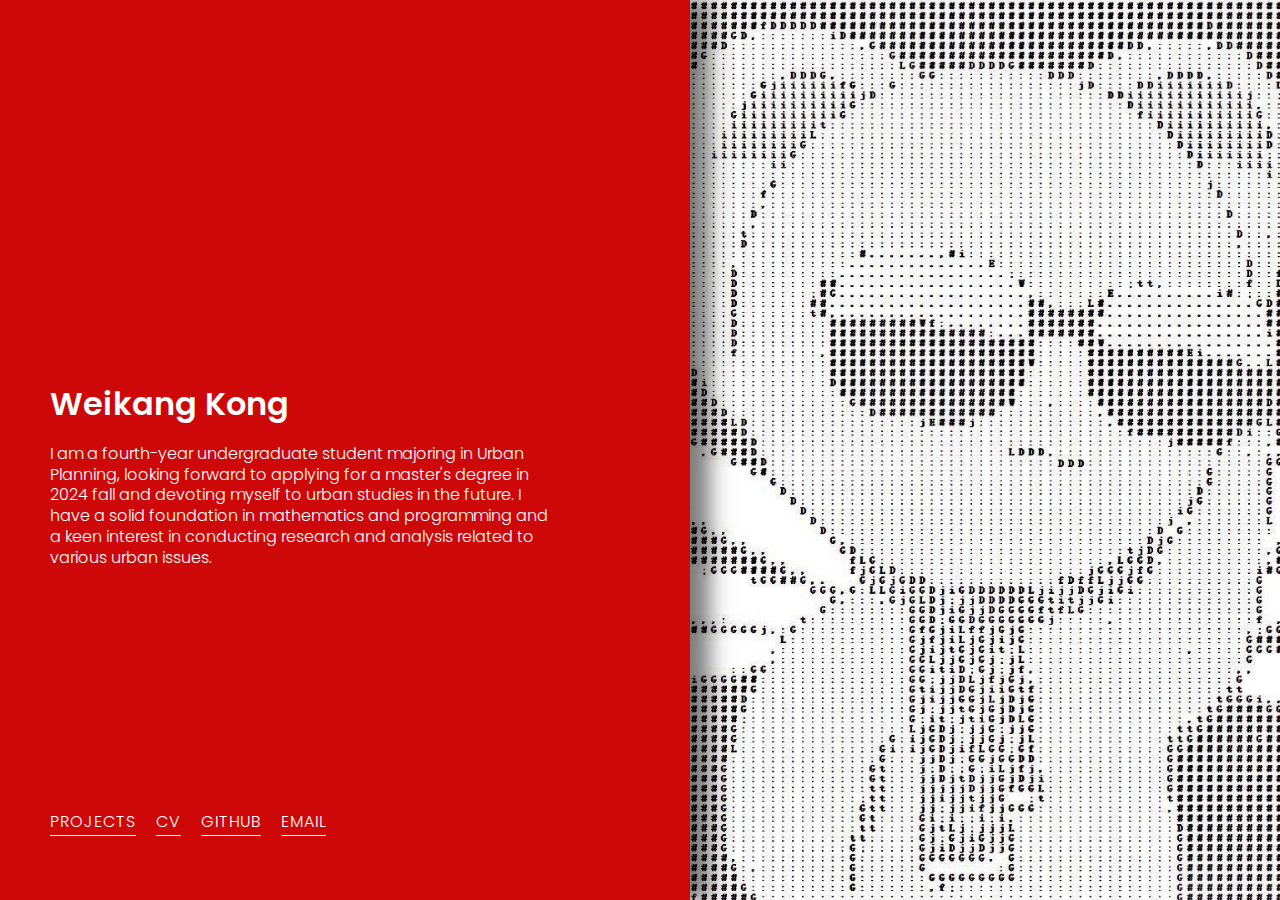
==== index.html @ 0fb35aba "google" ====
<!DOCTYPE html>
<link href="https://fonts.googleapis.com/css2?family=Poppins:wght@100;200;300;400;500;600;700;800;900&display=swap" rel="stylesheet">
<html lang="zh">
<head>
    <meta charset="UTF-8">
    <meta name="viewport" content="width=device-width, initial-scale=1.0">
    <title>Weikang Kong</title>
    <style>
        html, body {
            min-height: 100dvh;
            font-family: 'Poppins', sans-serif;
            margin: 0;
            padding: 0;
            cursor: none;
            overflow: hidden;
        }
        h1 {
            font-family: 'Poppins', sans-serif;
            font-weight: 600;
        }
        p {
            font-family: 'Poppins', sans-serif;
            font-weight: 300;
        }
        a {
            font-family: 'Poppins', sans-serif;
            font-weight: 300;
        }

        .cursor {
            width: 12px;
            height: 12px;
            border-radius: 50%;
            position: absolute;
            pointer-events: none;
            background-color: rgba(255, 255, 255, 0.7);
            transition: background-color 0.2s;
            z-index: 9999;
        }
        a {
            cursor: none;
        }
        a:hover {
            cursor: none;
        }

        .container {
            display: flex;
        }
        .column {
            padding: 50px;
        }
        .left-column {
            flex: 1;
            display: flex;
            flex-direction: column;
            justify-content: space-between;
            background-color: rgb(206, 8, 8);
            color: #ffffff;
            box-shadow: 20px 0px 20px rgba(0, 0, 0, 0.5); /* 调整阴影 */
            position: relative;
            z-index: 1;
        }

        .right-column {
            flex: 1;
            padding: 0;
            position: relative;
            z-index: 0;
        }
        .spacer {
            height: 100px;
        }
        .title {
            font-size: 2em;
            margin-bottom: 5px;
        }
        .title2 {
            font-size: 1.5em;
            margin-top: 0; /* 调整顶部外边距，减小距离 */
        }
        .description {
            line-height: 1.3;
            margin-right: 80px;
        }
        .links {
            display: flex;
            gap: 20px;
            font-size: 16px; /* Increase font size for better visibility */
            text-transform: uppercase;
            letter-spacing: 1px; /* Add spacing between letters */
        }
        .links a {
            /* font-family: 'Oswald', sans-serif; */
            color: #ffffff; /* White text color */
            text-decoration: none; /* Remove default underline */
            border-bottom: 1px solid #ffffff; /* Add underline with padding */
            padding-bottom: 2px; /* Padding below the text */
        }
        .links a:hover {
            color: #f0f0f0;
            border-bottom-color: #f0f0f0;
            border-bottom: none; /* 移除下划线 */
        }
        .cover {
            position: relative;
            min-height: 100dvh;
            background: url('/index/assets/kwk1001(2).jpg') no-repeat center center/cover;
        }
        .cover p {
            position: absolute;
            bottom: 50px;
            right: 50px;
            font-size: 14px;
        }

        .fade-row {
            opacity: 0; /* 默认透明 */
            transition: opacity 1s ease-in-out; /* 渐变效果 */
        }

        .fade-in {
            opacity: 1;
        }

        @media only screen and (max-width: 840px) {
            /* 针对手机的样式设置 */
            html, body {
                font-family: 'Poppins', sans-serif;
                margin: 0;
                padding: 0;
                cursor: none;
                overflow: hidden;
            }
            .right-column {
                width: 0%;
                display: none;
            }
            .left-column {
                display: flex;
                background-color: rgb(206, 8, 8);
                color: #ffffff;
                height: 100dvh;
            }
            .cover {
                position: relative;
                height: 100dvh;
                background: url('/index/assets/kwk1001(2).jpg') no-repeat center center/cover;
            }
        }
    </style>
</head>
<script async src="https://www.googletagmanager.com/gtag/js?id=G-G-4CKXW7JLC1"></script>
<script>
  window.dataLayer = window.dataLayer || [];
  function gtag(){dataLayer.push(arguments);}
  gtag('js', new Date());
  gtag('config', 'G-4CKXW7JLC1');
</script>
<script>
    document.addEventListener('DOMContentLoaded', () => {
        const rows = document.querySelectorAll('.fade-row');
    
        const observer = new IntersectionObserver((entries) => {
            entries.forEach(entry => {
                if (entry.isIntersecting) {
                    entry.target.classList.add('fade-in');
                    observer.unobserve(entry.target); // 只执行一次
                }
            });
        });
        
        rows.forEach(row => {
            observer.observe(row);
        });

        const cursor = document.getElementById('cursor');

        document.addEventListener('mousemove', (e) => {
            cursor.style.left = e.pageX + 20 + 'px';
            cursor.style.top = e.pageY + 20 + 'px';
        });

        function isMobileDevice() {
            return /Mobi|Android/i.test(navigator.userAgent);
        }

        if (isMobileDevice()) {
            const cursor = document.getElementById('cursor');
            cursor.style.display = 'none'; // 隐藏光标
        }
        
        const device = navigator.userAgent.toLowerCase();
        if(/iPad/.test(navigator.userAgent) || (navigator.platform === 'MacIntel' && navigator.maxTouchPoints >1)){
            const cursor = document.getElementById('cursor');
            cursor.style.display = 'none'; // 隐藏光标
        }
    });
</script>

<body>
    <div id="cursor" class="cursor" style="z-index: 998; transform: translateX(-20px) translateY(-20px);"></div>
    <div class="container">
        <div class="column left-column">
            <div class="spacer"></div>
            <div>
                <h1 class="title fade-row">Weikang Kong</h1>
                <!-- <h1 class="title2">孔维康</h1> -->
                <p class="description fade-row">I am a fourth-year undergraduate student majoring in Urban Planning, looking forward to applying for a master's degree in
                    2024 fall and devoting myself to urban studies in the future. I have a solid foundation in mathematics and programming and
                    a keen interest in conducting research and analysis related to various urban issues.</p>
            </div>
            <div class="links fade-row">
                <p><a href="projects.html">Projects</a></p>
                <p><a href="cv.html">CV</a></p>
                <p><a href="https://github.com/kwk1001" target="_blank">GitHub</a></p>
                <p><a href="mailto:kongweikang@tongji.edu.cn">Email</a></p>
            </div>
        </div>
        <div class="column right-column">
            <div class="cover">
            </div>
        </div>
    </div>
</body>
</html>
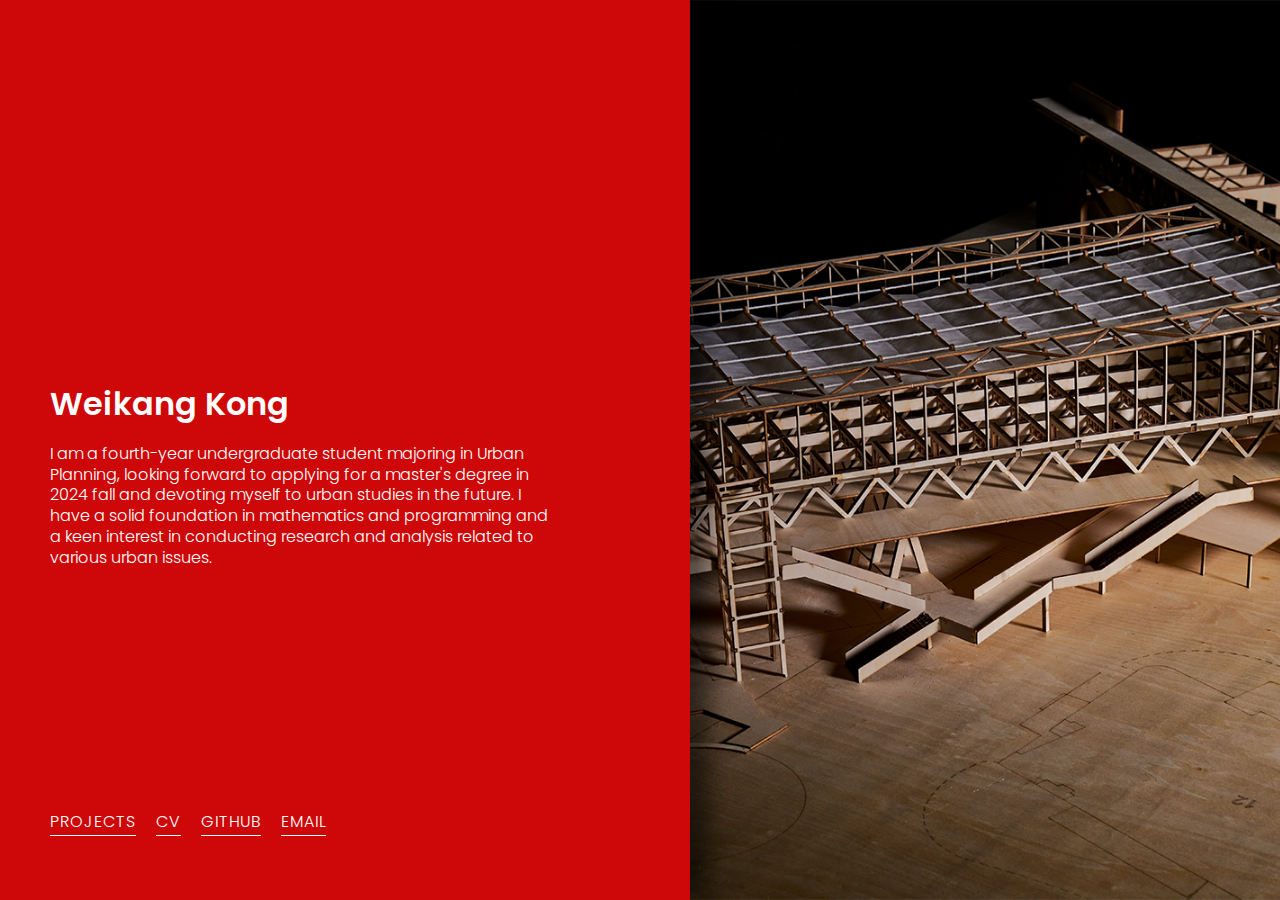
==== commit 257893c3: "new" ====
--- a/index.html
+++ b/index.html
@@ -106,7 +106,7 @@
         .cover {
             position: relative;
             min-height: 100dvh;
-            background: url('/index/assets/kwk1001(2).jpg') no-repeat center center/cover;
+            background: url('/index/assets/1.jpg') no-repeat center center/cover;
         }
         .cover p {
             position: absolute;
@@ -151,12 +151,14 @@
         }
     </style>
 </head>
-<script async src="https://www.googletagmanager.com/gtag/js?id=G-G-4CKXW7JLC1"></script>
+<!-- Google tag (gtag.js) -->
+<script async src="https://www.googletagmanager.com/gtag/js?id=GT-MJKS9GP9"></script>
 <script>
   window.dataLayer = window.dataLayer || [];
   function gtag(){dataLayer.push(arguments);}
   gtag('js', new Date());
-  gtag('config', 'G-4CKXW7JLC1');
+
+  gtag('config', 'GT-MJKS9GP9');
 </script>
 <script>
     document.addEventListener('DOMContentLoaded', () => {
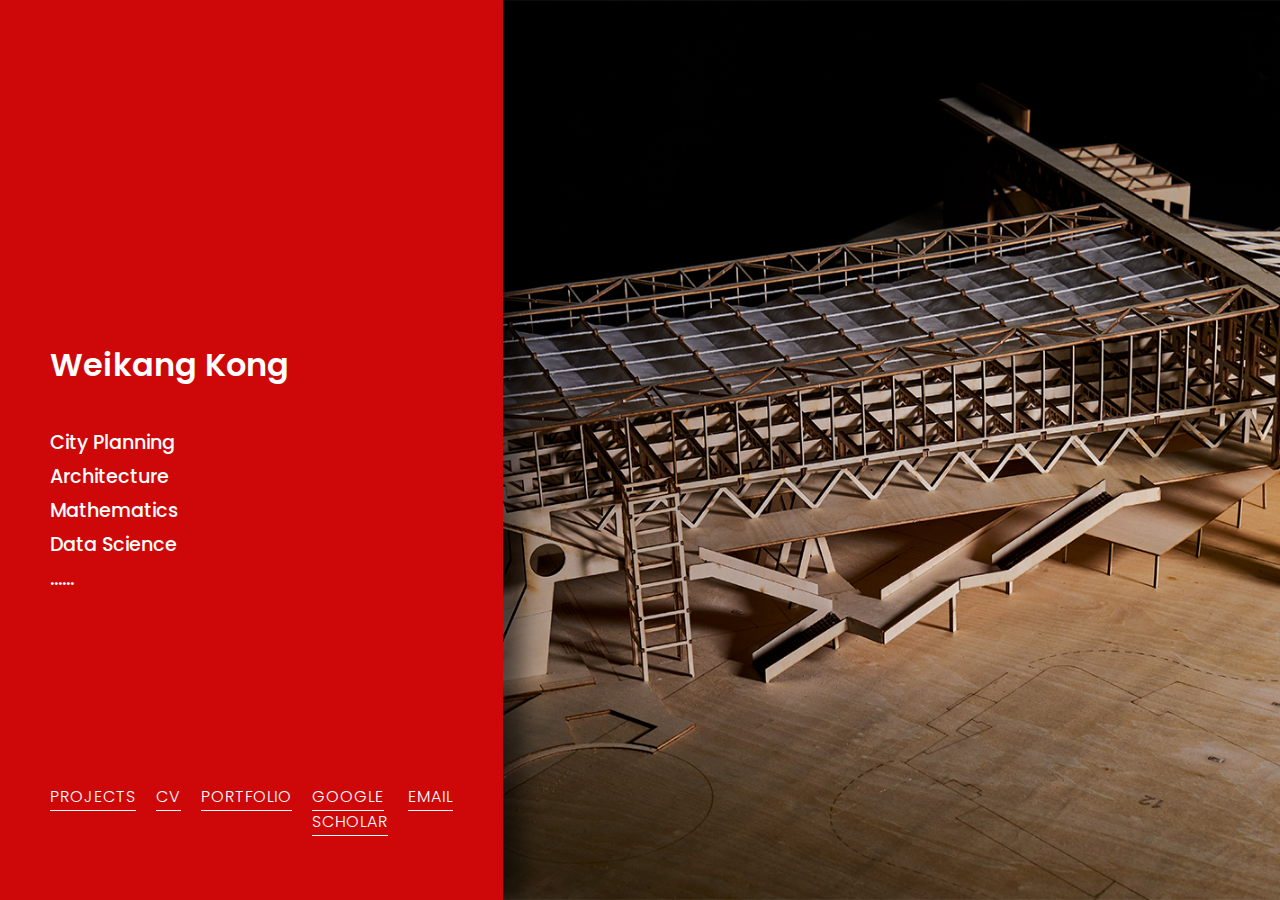
==== commit fa4c0f65: "update" ====
--- a/index.html
+++ b/index.html
@@ -1,11 +1,10 @@
-
 <!DOCTYPE html>
-<link href="https://fonts.googleapis.com/css2?family=Poppins:wght@100;200;300;400;500;600;700;800;900&display=swap" rel="stylesheet">
 <html lang="zh">
 <head>
     <meta charset="UTF-8">
     <meta name="viewport" content="width=device-width, initial-scale=1.0">
     <title>Weikang Kong</title>
+    <link href="https://fonts.googleapis.com/css2?family=Poppins:wght@100;200;300;400;500;600;700;800;900&display=swap" rel="stylesheet">
     <style>
         html, body {
             min-height: 100dvh;
@@ -18,6 +17,13 @@
         h1 {
             font-family: 'Poppins', sans-serif;
             font-weight: 600;
+        }
+        h2 {
+            font-size: 1.2em;
+            font-family: 'Poppins', sans-serif;
+            font-weight: 500;
+            margin-top: 0px;
+            margin-bottom: 5px;
         }
         p {
             font-family: 'Poppins', sans-serif;
@@ -52,7 +58,7 @@
             padding: 50px;
         }
         .left-column {
-            flex: 1;
+            flex: 0.5;
             display: flex;
             flex-direction: column;
             justify-content: space-between;
@@ -103,16 +109,30 @@
             border-bottom-color: #f0f0f0;
             border-bottom: none; /* 移除下划线 */
         }
-        .cover {
+
+        /* 轮播容器样式 */
+        .carousel {
             position: relative;
             min-height: 100dvh;
-            background: url('/index/assets/1.jpg') no-repeat center center/cover;
-        }
-        .cover p {
+            background-color: #000; /* 背景颜色，防止图片加载前显示白色 */
+            overflow: hidden;
+        }
+
+        /* 轮播图片样式 */
+        .carousel-image {
             position: absolute;
-            bottom: 50px;
-            right: 50px;
-            font-size: 14px;
+            top: 0;
+            left: 0;
+            width: 100%;
+            height: 100%;
+            object-fit: cover; /* 保持图片比例，覆盖整个容器 */
+            opacity: 0;
+            transition: opacity 1s ease-in-out;
+        }
+
+        /* 当前显示的图片 */
+        .carousel-image.active {
+            opacity: 1;
         }
 
         .fade-row {
@@ -143,87 +163,117 @@
                 color: #ffffff;
                 height: 100dvh;
             }
-            .cover {
+            .carousel {
                 position: relative;
                 height: 100dvh;
-                background: url('/index/assets/kwk1001(2).jpg') no-repeat center center/cover;
+                background: url('/projects/water/Model1.jpg') no-repeat center center/cover;
             }
         }
     </style>
 </head>
-<!-- Google tag (gtag.js) -->
-<script async src="https://www.googletagmanager.com/gtag/js?id=GT-MJKS9GP9"></script>
-<script>
-  window.dataLayer = window.dataLayer || [];
-  function gtag(){dataLayer.push(arguments);}
-  gtag('js', new Date());
-
-  gtag('config', 'GT-MJKS9GP9');
-</script>
-<script>
-    document.addEventListener('DOMContentLoaded', () => {
-        const rows = document.querySelectorAll('.fade-row');
-    
-        const observer = new IntersectionObserver((entries) => {
-            entries.forEach(entry => {
-                if (entry.isIntersecting) {
-                    entry.target.classList.add('fade-in');
-                    observer.unobserve(entry.target); // 只执行一次
-                }
-            });
-        });
-        
-        rows.forEach(row => {
-            observer.observe(row);
-        });
-
-        const cursor = document.getElementById('cursor');
-
-        document.addEventListener('mousemove', (e) => {
-            cursor.style.left = e.pageX + 20 + 'px';
-            cursor.style.top = e.pageY + 20 + 'px';
-        });
-
-        function isMobileDevice() {
-            return /Mobi|Android/i.test(navigator.userAgent);
-        }
-
-        if (isMobileDevice()) {
-            const cursor = document.getElementById('cursor');
-            cursor.style.display = 'none'; // 隐藏光标
-        }
-        
-        const device = navigator.userAgent.toLowerCase();
-        if(/iPad/.test(navigator.userAgent) || (navigator.platform === 'MacIntel' && navigator.maxTouchPoints >1)){
-            const cursor = document.getElementById('cursor');
-            cursor.style.display = 'none'; // 隐藏光标
-        }
-    });
-</script>
-
 <body>
+    <!-- 光标跟随元素 -->
     <div id="cursor" class="cursor" style="z-index: 998; transform: translateX(-20px) translateY(-20px);"></div>
+
     <div class="container">
         <div class="column left-column">
             <div class="spacer"></div>
             <div>
                 <h1 class="title fade-row">Weikang Kong</h1>
+                <h2 class="fade-row"><br></h2>
+                <h2 class="fade-row">City Planning</h2>
+                <h2 class="fade-row">Architecture</h2>
+                <h2 class="fade-row">Mathematics</h2>
+                <h2 class="fade-row">Data Science</h2>
+                <!-- <h2 class="fade-row">Design</h2> -->
+                <h2 class="fade-row">......</h2>
                 <!-- <h1 class="title2">孔维康</h1> -->
-                <p class="description fade-row">I am a fourth-year undergraduate student majoring in Urban Planning, looking forward to applying for a master's degree in
+                <!-- <p class="description fade-row">I am a fifth-year undergraduate student majoring in Urban Planning at Tongji University, looking forward to applying for a master's degree in
                     2024 fall and devoting myself to urban studies in the future. I have a solid foundation in mathematics and programming and
-                    a keen interest in conducting research and analysis related to various urban issues.</p>
+                    a keen interest in conducting research and analysis related to various urban issues.</p> -->
             </div>
             <div class="links fade-row">
                 <p><a href="projects.html">Projects</a></p>
                 <p><a href="cv.html">CV</a></p>
-                <p><a href="https://github.com/kwk1001" target="_blank">GitHub</a></p>
-                <p><a href="mailto:kongweikang@tongji.edu.cn">Email</a></p>
+                <p><a href="projects/Portfolio - Weikang Kong.pdf" target="_blank">Portfolio</a></p>
+                <!-- <p><a href="https://github.com/kwk1001" target="_blank">GitHub</a></p> -->
+                <p><a href="https://scholar.google.com/citations?user=b3JFNh8AAAAJ" target="_blank">Google Scholar</a></p>
+                <p><a href="mailto:kongweikang@tongji.edu.cn">Email</a></p> 
             </div>
         </div>
         <div class="column right-column">
-            <div class="cover">
+            <div class="carousel">
+                <img src="/projects/water/Model1.jpg"class="carousel-image active" alt="Image 1">
+                <img src="/projects/Tuan/Night.jpg" class="carousel-image" alt="Image 2">
+                <img src="/projects/assets/thumb/LSEV.jpg" class="carousel-image" alt="Image 3">
+                <!-- 根据需要添加更多图片 -->
             </div>
         </div>
     </div>
+
+    <!-- Google tag (gtag.js) -->
+    <script async src="https://www.googletagmanager.com/gtag/js?id=GT-MJKS9GP9"></script>
+    <script>
+      window.dataLayer = window.dataLayer || [];
+      function gtag(){dataLayer.push(arguments);}
+      gtag('js', new Date());
+    
+      gtag('config', 'GT-MJKS9GP9');
+    </script>
+    <script>
+        document.addEventListener('DOMContentLoaded', () => {
+            const rows = document.querySelectorAll('.fade-row');
+        
+            const observer = new IntersectionObserver((entries) => {
+                entries.forEach(entry => {
+                    if (entry.isIntersecting) {
+                        entry.target.classList.add('fade-in');
+                        observer.unobserve(entry.target); // 只执行一次
+                    }
+                });
+            });
+            
+            rows.forEach(row => {
+                observer.observe(row);
+            });
+
+            // 光标跟随逻辑
+            const cursor = document.getElementById('cursor');
+
+            document.addEventListener('mousemove', (e) => {
+                cursor.style.left = e.pageX + 20 + 'px';
+                cursor.style.top = e.pageY + 20 + 'px';
+            });
+
+            function isMobileDevice() {
+                return /Mobi|Android/i.test(navigator.userAgent);
+            }
+
+            if (isMobileDevice()) {
+                const cursor = document.getElementById('cursor');
+                cursor.style.display = 'none'; // 隐藏光标
+            }
+            
+            const device = navigator.userAgent.toLowerCase();
+            if(/iPad/.test(navigator.userAgent) || (navigator.platform === 'MacIntel' && navigator.maxTouchPoints >1)){
+                const cursor = document.getElementById('cursor');
+                cursor.style.display = 'none'; // 隐藏光标
+            }
+
+            // 轮播逻辑
+            let currentIndex = 0;
+            const images = document.querySelectorAll('.carousel-image');
+            const totalImages = images.length;
+
+            // 确保有多于一张图片才需要轮播
+            if (totalImages > 1) {
+                setInterval(() => {
+                    images[currentIndex].classList.remove('active');
+                    currentIndex = (currentIndex + 1) % totalImages;
+                    images[currentIndex].classList.add('active');
+                }, 5000); // 每3秒切换一次
+            }
+        });
+    </script>
 </body>
 </html>
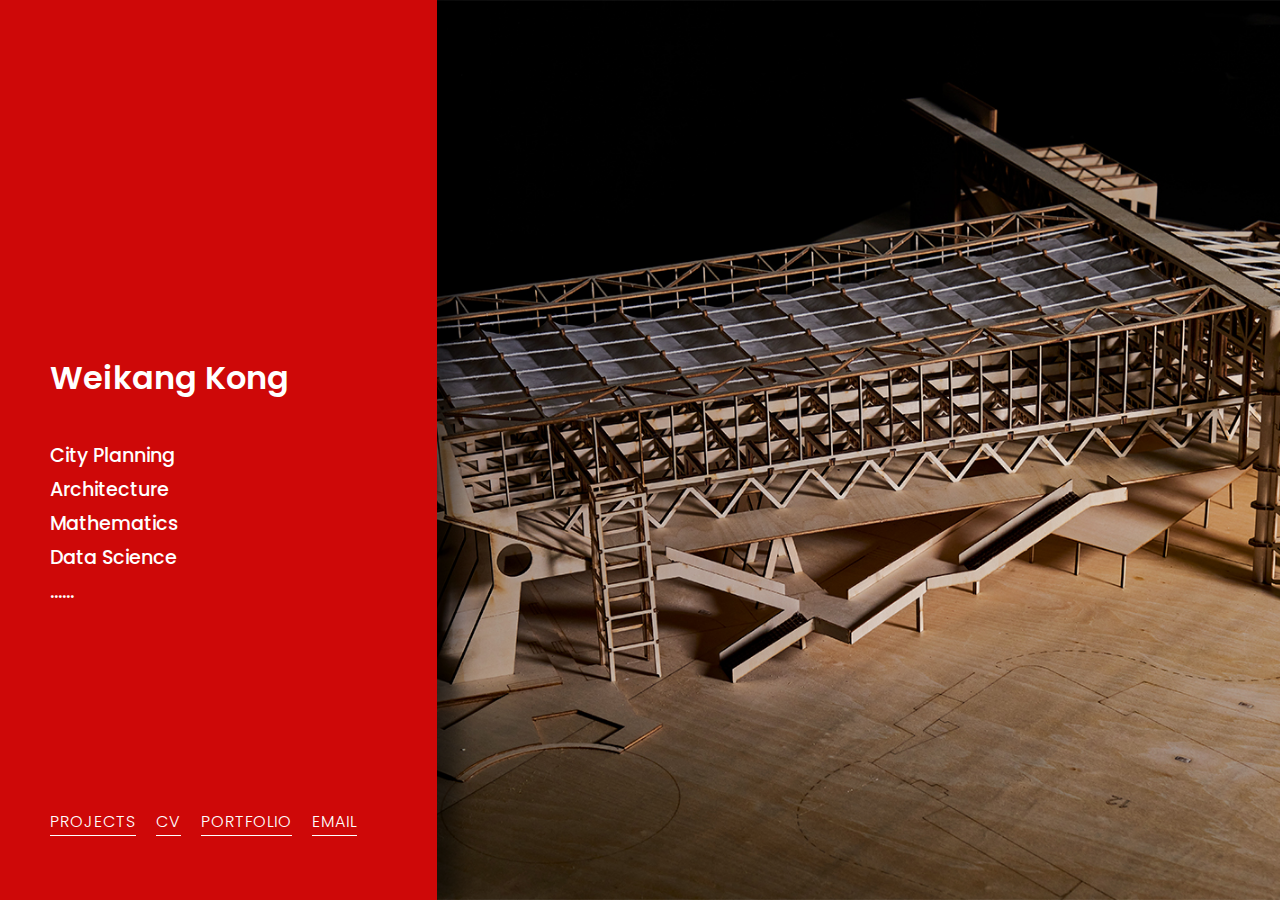
==== commit 3742344c: "update" ====
--- a/index.html
+++ b/index.html
@@ -58,7 +58,7 @@
             padding: 50px;
         }
         .left-column {
-            flex: 0.5;
+            flex: 0.4;
             display: flex;
             flex-direction: column;
             justify-content: space-between;
@@ -197,14 +197,15 @@
                 <p><a href="cv.html">CV</a></p>
                 <p><a href="projects/Portfolio - Weikang Kong.pdf" target="_blank">Portfolio</a></p>
                 <!-- <p><a href="https://github.com/kwk1001" target="_blank">GitHub</a></p> -->
-                <p><a href="https://scholar.google.com/citations?user=b3JFNh8AAAAJ" target="_blank">Google Scholar</a></p>
+                <!-- <p><a href="https://scholar.google.com/citations?user=b3JFNh8AAAAJ" target="_blank">Google Scholar</a></p> -->
                 <p><a href="mailto:kongweikang@tongji.edu.cn">Email</a></p> 
             </div>
         </div>
         <div class="column right-column">
             <div class="carousel">
-                <img src="/projects/water/Model1.jpg"class="carousel-image active" alt="Image 1">
-                <img src="/projects/Tuan/Night.jpg" class="carousel-image" alt="Image 2">
+                <img src="/index/assets/1.jpg"class="carousel-image active" alt="Image 1">
+                <img src="/projects/UHI/UHI-3.jpg" class="carousel-image" alt="Image 4" style="object-position: left center;">
+                <img src="/index/assets/31.jpg" class="carousel-image" alt="Image 2">
                 <img src="/projects/assets/thumb/LSEV.jpg" class="carousel-image" alt="Image 3">
                 <!-- 根据需要添加更多图片 -->
             </div>
